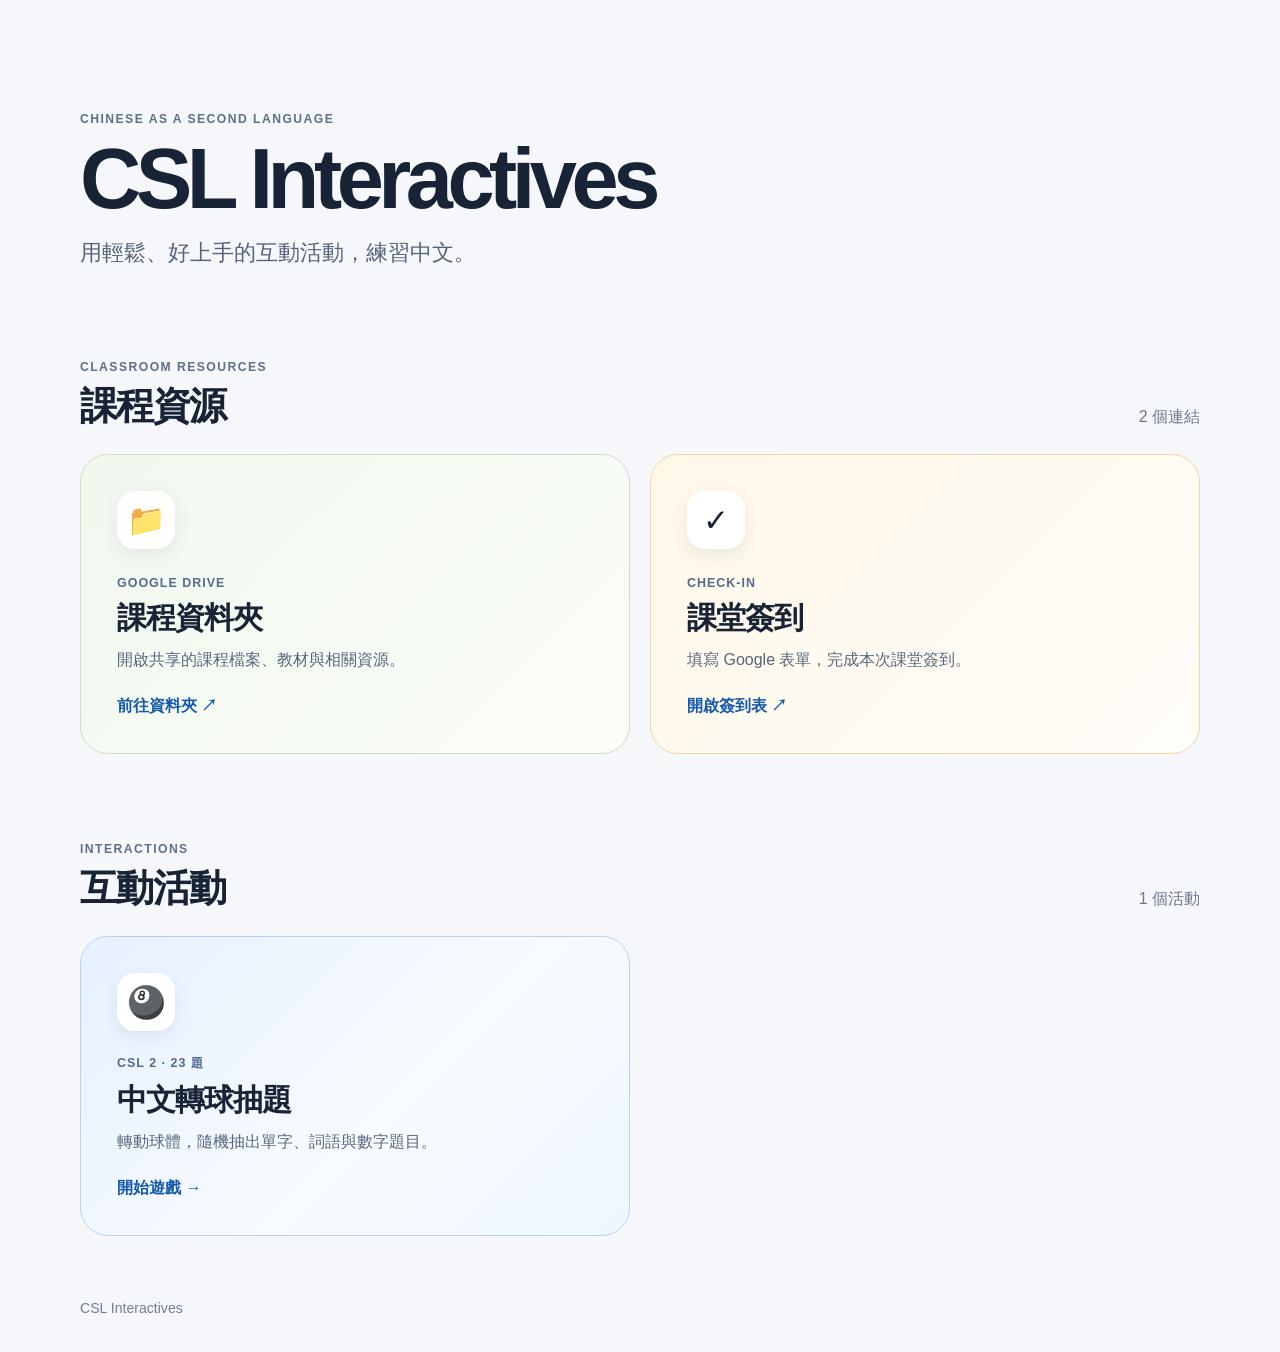
==== index.html @ f29c082b "Merge pull request #4 from wslu42/feat/resource-tiles Add classroom resource tiles" ====
<!doctype html>
<html lang="zh-Hant">
<head>
  <meta charset="utf-8">
  <meta name="viewport" content="width=device-width, initial-scale=1">
  <meta name="description" content="CSL Interactives 中文學習互動入口">
  <title>CSL Interactives｜中文學習互動</title>
  <link rel="stylesheet" href="assets/css/portal.css">
</head>
<body>
  <main class="portal-shell">
    <header class="hero">
      <p class="eyebrow">CHINESE AS A SECOND LANGUAGE</p>
      <h1>CSL Interactives</h1>
      <p class="intro">用輕鬆、好上手的互動活動，練習中文。</p>
    </header>

    <section class="activity-group resource-group" aria-labelledby="resources-heading">
      <div class="section-heading">
        <div>
          <p class="eyebrow">CLASSROOM RESOURCES</p>
          <h2 id="resources-heading">課程資源</h2>
        </div>
        <p class="activity-count">2 個連結</p>
      </div>
      <div class="tile-grid">
        <a class="activity-tile resource-tile drive-tile" href="https://drive.google.com/drive/u/3/folders/1jk0_O4Ln--5zy9XaDNxianDK09PnyJb7" target="_blank" rel="noopener noreferrer">
          <span class="tile-icon" aria-hidden="true">📁</span>
          <span class="tile-content">
            <span class="tile-meta">GOOGLE DRIVE</span>
            <span class="tile-title">課程資料夾</span>
            <span class="tile-description">開啟共享的課程檔案、教材與相關資源。</span>
          </span>
          <span class="tile-link">前往資料夾 <span aria-hidden="true">↗</span></span>
        </a>
        <a class="activity-tile resource-tile checkin-tile" href="https://forms.gle/RJcvAE1AWMESz9JS9" target="_blank" rel="noopener noreferrer">
          <span class="tile-icon" aria-hidden="true">✓</span>
          <span class="tile-content">
            <span class="tile-meta">CHECK-IN</span>
            <span class="tile-title">課堂簽到</span>
            <span class="tile-description">填寫 Google 表單，完成本次課堂簽到。</span>
          </span>
          <span class="tile-link">開啟簽到表 <span aria-hidden="true">↗</span></span>
        </a>
      </div>
    </section>

    <section class="activity-group interaction-group" aria-labelledby="interactions-heading">
      <div class="section-heading">
        <div>
          <p class="eyebrow">INTERACTIONS</p>
          <h2 id="interactions-heading">互動活動</h2>
        </div>
        <p class="activity-count">1 個活動</p>
      </div>
      <div class="tile-grid">
        <a class="activity-tile rolling-tile" href="games/csl2-rolling/">
          <span class="tile-icon" aria-hidden="true">🎱</span>
          <span class="tile-content">
            <span class="tile-meta">CSL 2 · 23 題</span>
            <span class="tile-title">中文轉球抽題</span>
            <span class="tile-description">轉動球體，隨機抽出單字、詞語與數字題目。</span>
          </span>
          <span class="tile-link">開始遊戲 <span aria-hidden="true">→</span></span>
        </a>
      </div>
    </section>
  </main>
  <footer>CSL Interactives</footer>
</body>
</html>
---- assets/css/portal.css ----
:root { color: #182336; background: #f5f7fb; font-family: -apple-system, BlinkMacSystemFont, "Segoe UI", "Noto Sans TC", Arial, sans-serif; }
* { box-sizing: border-box; }
body { margin: 0; min-width: 320px; }
.portal-shell { width: min(1120px, calc(100% - 40px)); margin: 0 auto; padding: clamp(48px, 9vw, 112px) 0 64px; }
.hero { max-width: 720px; margin-bottom: clamp(48px, 8vw, 88px); }
.eyebrow { margin: 0 0 12px; color: #5f6f87; font-size: .76rem; font-weight: 800; letter-spacing: .12em; }
h1, h2, p { margin-top: 0; }
h1 { margin-bottom: 16px; font-size: clamp(2.6rem, 7vw, 5.3rem); letter-spacing: -.065em; line-height: .96; }
h2 { margin-bottom: 0; font-size: clamp(1.7rem, 4vw, 2.4rem); letter-spacing: -.045em; }
.intro { margin-bottom: 0; color: #56647a; font-size: clamp(1.1rem, 2.3vw, 1.4rem); line-height: 1.65; }
.activity-group + .activity-group { margin-top: clamp(54px, 8vw, 88px); }
.section-heading { display: flex; align-items: end; justify-content: space-between; gap: 20px; margin-bottom: 22px; }
.section-heading .eyebrow { margin-bottom: 7px; }
.activity-count { margin-bottom: 4px; color: #6c788b; white-space: nowrap; }
.tile-grid { display: grid; grid-template-columns: repeat(2, minmax(0, 1fr)); gap: 20px; }
.activity-tile { min-height: 300px; border: 1px solid #dfe5ee; border-radius: 28px; padding: clamp(24px, 4vw, 36px); background: #fff; color: inherit; display: flex; flex-direction: column; text-decoration: none; transition: transform .2s ease, box-shadow .2s ease, border-color .2s ease; }
.rolling-tile { background: linear-gradient(135deg, #e6f0ff 0%, #f8fbff 57%, #eef6ff 100%); border-color: #b8d1f2; }
.drive-tile { background: linear-gradient(135deg, #f1f8ee, #fbfdf9); border-color: #cbe1c2; }
.checkin-tile { background: linear-gradient(135deg, #fff7e8, #fffdf9); border-color: #efd8a4; }
.activity-tile:hover { transform: translateY(-5px); box-shadow: 0 18px 42px #3d58721f; border-color: #7ea9dc; }
.activity-tile:focus-visible { outline: 4px solid #285d9d; outline-offset: 4px; }
.tile-icon { width: 58px; height: 58px; display: grid; place-items: center; border-radius: 18px; background: #fff; box-shadow: 0 6px 16px #45627a1a; font-size: 31px; }
.tile-content { display: grid; gap: 8px; margin-top: auto; }
.tile-meta { color: #526b8e; font-size: .78rem; font-weight: 800; letter-spacing: .08em; }
.tile-title { font-size: clamp(1.45rem, 3vw, 1.9rem); font-weight: 800; letter-spacing: -.035em; }
.tile-description { color: #58677c; line-height: 1.6; }
.tile-link { margin-top: 24px; color: #1459ab; font-weight: 800; }
footer { width: min(1120px, calc(100% - 40px)); margin: 0 auto; padding: 0 0 36px; color: #718096; font-size: .88rem; }
@media (max-width: 680px) { .portal-shell { width: min(100% - 32px, 1120px); } .tile-grid { grid-template-columns: 1fr; } .activity-tile { min-height: 260px; } }
@media (prefers-reduced-motion: reduce) { *, *::before, *::after { scroll-behavior: auto !important; transition-duration: .01ms !important; animation-duration: .01ms !important; } }
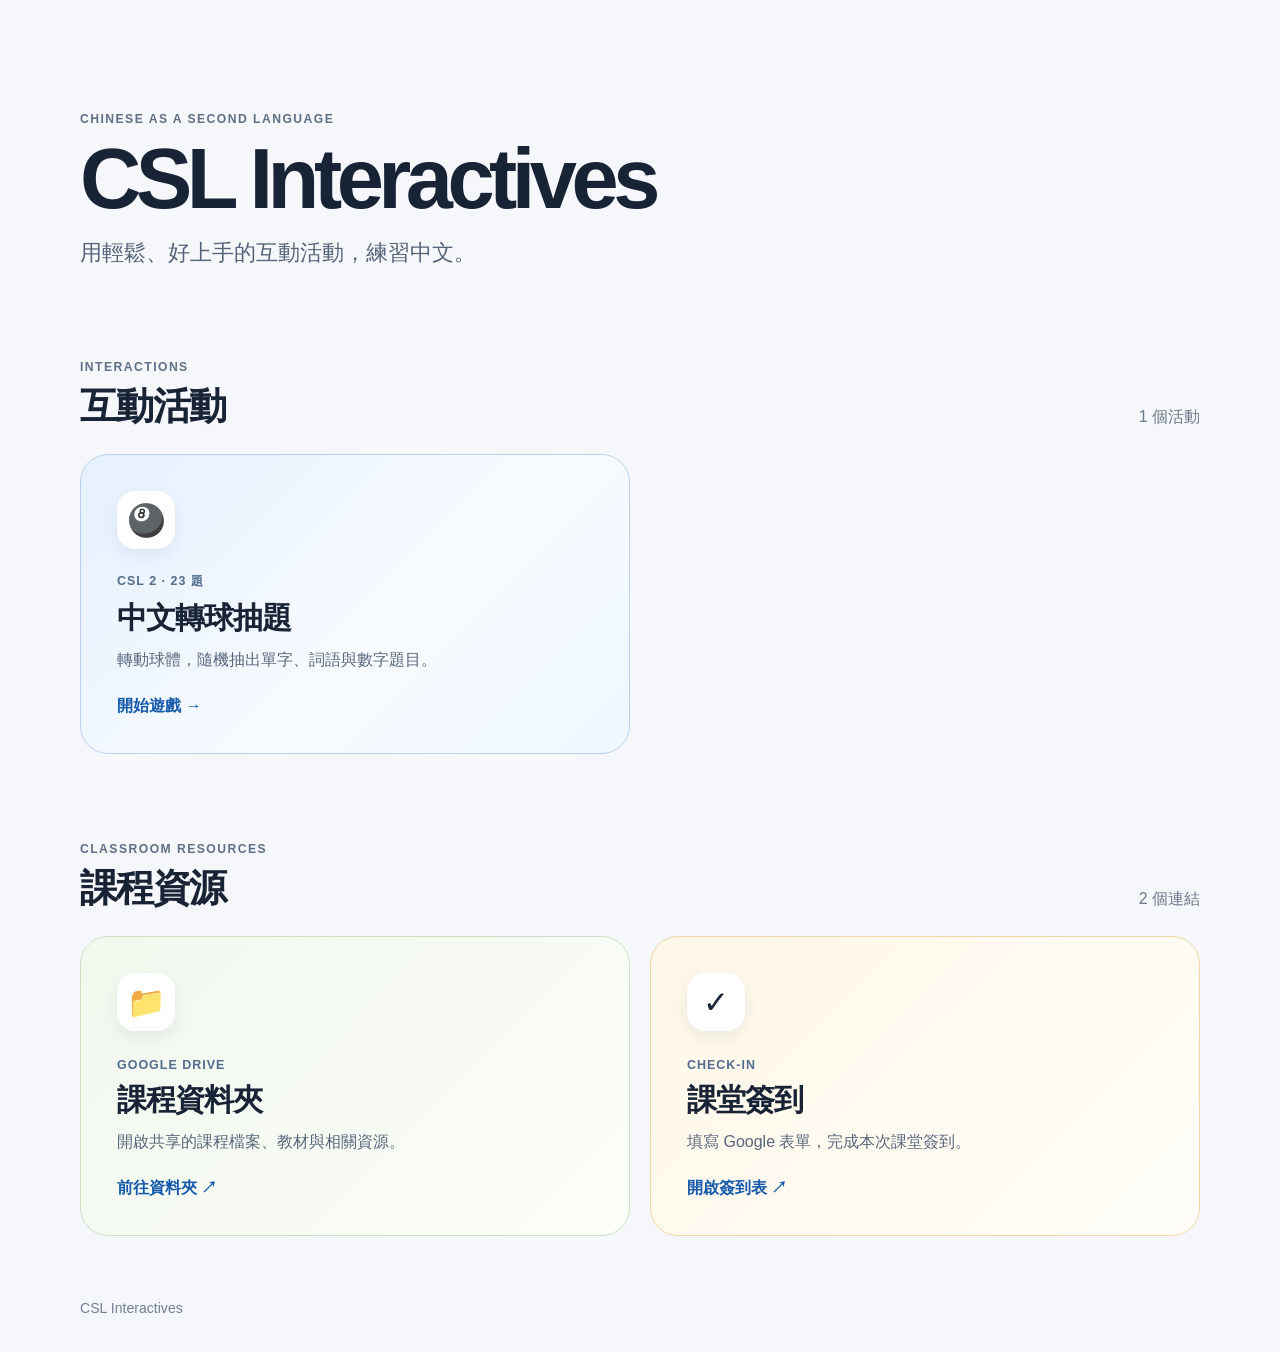
==== commit 477ab6dd: "Prioritize interactive activities" ====
--- a/index.html
+++ b/index.html
@@ -14,6 +14,27 @@
       <h1>CSL Interactives</h1>
       <p class="intro">用輕鬆、好上手的互動活動，練習中文。</p>
     </header>
+
+    <section class="activity-group interaction-group" aria-labelledby="interactions-heading">
+      <div class="section-heading">
+        <div>
+          <p class="eyebrow">INTERACTIONS</p>
+          <h2 id="interactions-heading">互動活動</h2>
+        </div>
+        <p class="activity-count">1 個活動</p>
+      </div>
+      <div class="tile-grid">
+        <a class="activity-tile rolling-tile" href="games/csl2-rolling/">
+          <span class="tile-icon" aria-hidden="true">🎱</span>
+          <span class="tile-content">
+            <span class="tile-meta">CSL 2 · 23 題</span>
+            <span class="tile-title">中文轉球抽題</span>
+            <span class="tile-description">轉動球體，隨機抽出單字、詞語與數字題目。</span>
+          </span>
+          <span class="tile-link">開始遊戲 <span aria-hidden="true">→</span></span>
+        </a>
+      </div>
+    </section>
 
     <section class="activity-group resource-group" aria-labelledby="resources-heading">
       <div class="section-heading">
@@ -44,27 +65,6 @@
         </a>
       </div>
     </section>
-
-    <section class="activity-group interaction-group" aria-labelledby="interactions-heading">
-      <div class="section-heading">
-        <div>
-          <p class="eyebrow">INTERACTIONS</p>
-          <h2 id="interactions-heading">互動活動</h2>
-        </div>
-        <p class="activity-count">1 個活動</p>
-      </div>
-      <div class="tile-grid">
-        <a class="activity-tile rolling-tile" href="games/csl2-rolling/">
-          <span class="tile-icon" aria-hidden="true">🎱</span>
-          <span class="tile-content">
-            <span class="tile-meta">CSL 2 · 23 題</span>
-            <span class="tile-title">中文轉球抽題</span>
-            <span class="tile-description">轉動球體，隨機抽出單字、詞語與數字題目。</span>
-          </span>
-          <span class="tile-link">開始遊戲 <span aria-hidden="true">→</span></span>
-        </a>
-      </div>
-    </section>
   </main>
   <footer>CSL Interactives</footer>
 </body>
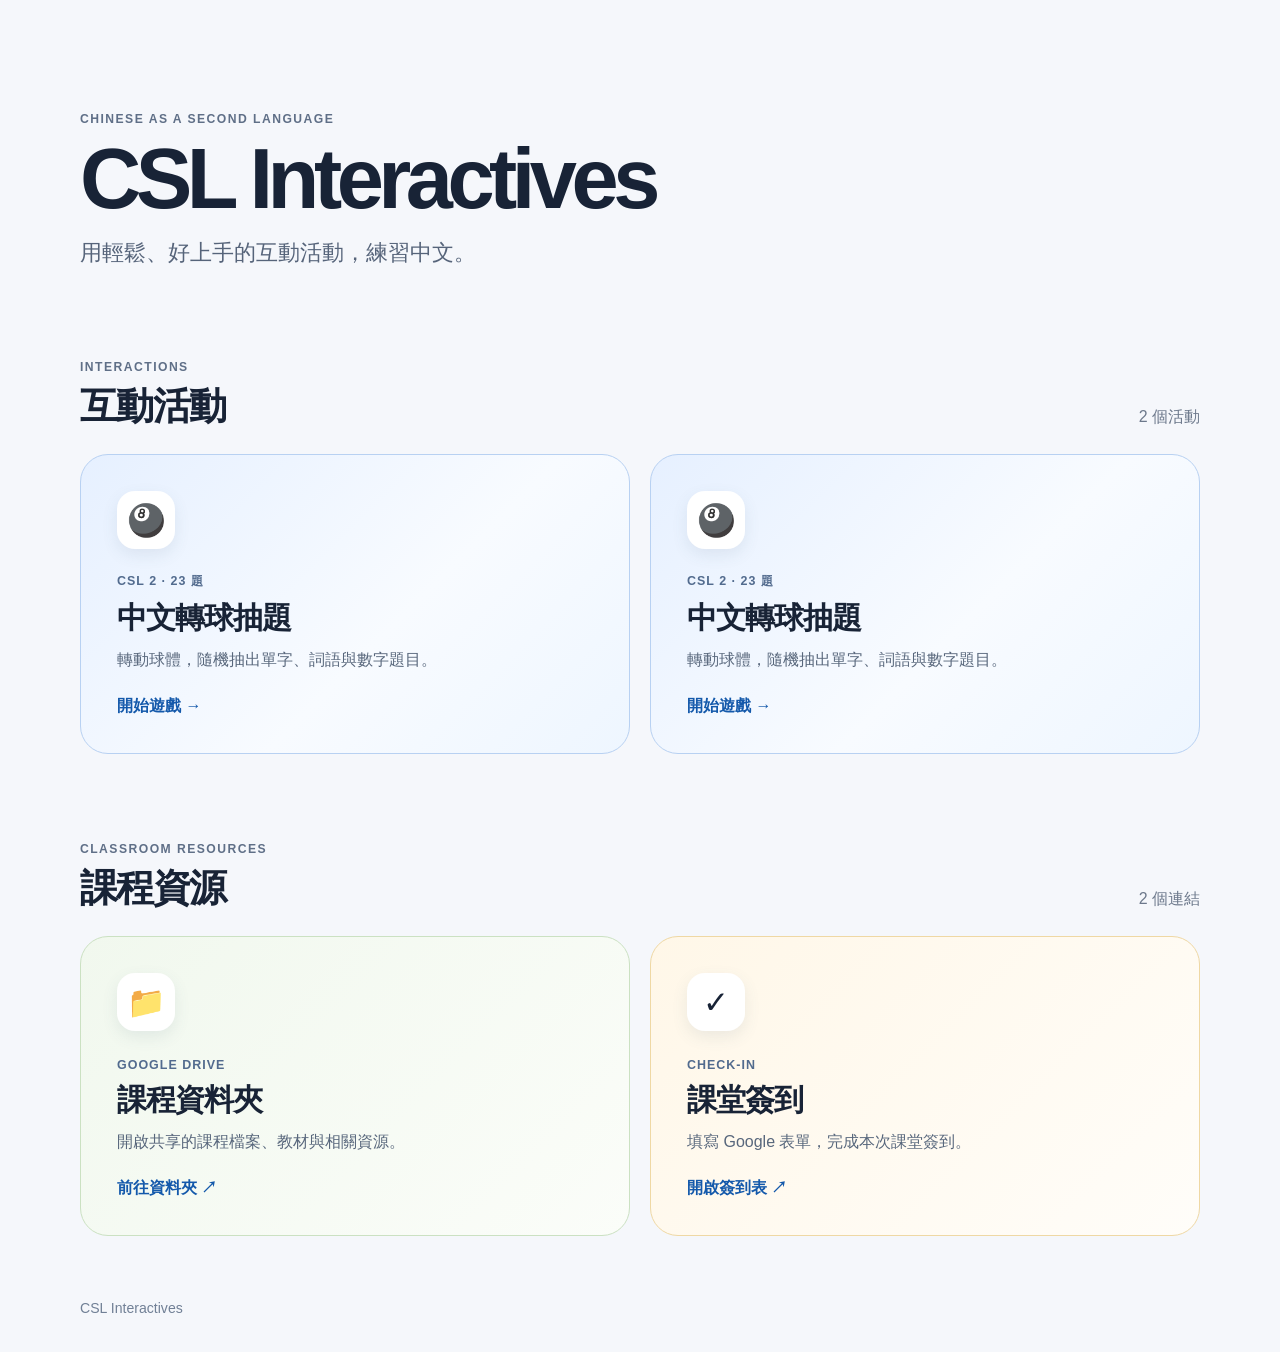
==== commit a0e88636: "add falling gift game" ====
--- a/index.html
+++ b/index.html
@@ -21,7 +21,7 @@
           <p class="eyebrow">INTERACTIONS</p>
           <h2 id="interactions-heading">互動活動</h2>
         </div>
-        <p class="activity-count">1 個活動</p>
+        <p class="activity-count">2 個活動</p>
       </div>
       <div class="tile-grid">
         <a class="activity-tile rolling-tile" href="games/csl2-rolling/">
@@ -33,6 +33,16 @@
           </span>
           <span class="tile-link">開始遊戲 <span aria-hidden="true">→</span></span>
         </a>
+        <a class="activity-tile rolling-tile" href="games/csl2-rolling/">
+          <span class="tile-icon" aria-hidden="true">🎱</span>
+          <span class="tile-content">
+            <span class="tile-meta">CSL 2 · 23 題</span>
+            <span class="tile-title">中文轉球抽題</span>
+            <span class="tile-description">轉動球體，隨機抽出單字、詞語與數字題目。</span>
+          </span>
+          <span class="tile-link">開始遊戲 <span aria-hidden="true">→</span></span>
+        </a>
+
       </div>
     </section>
 
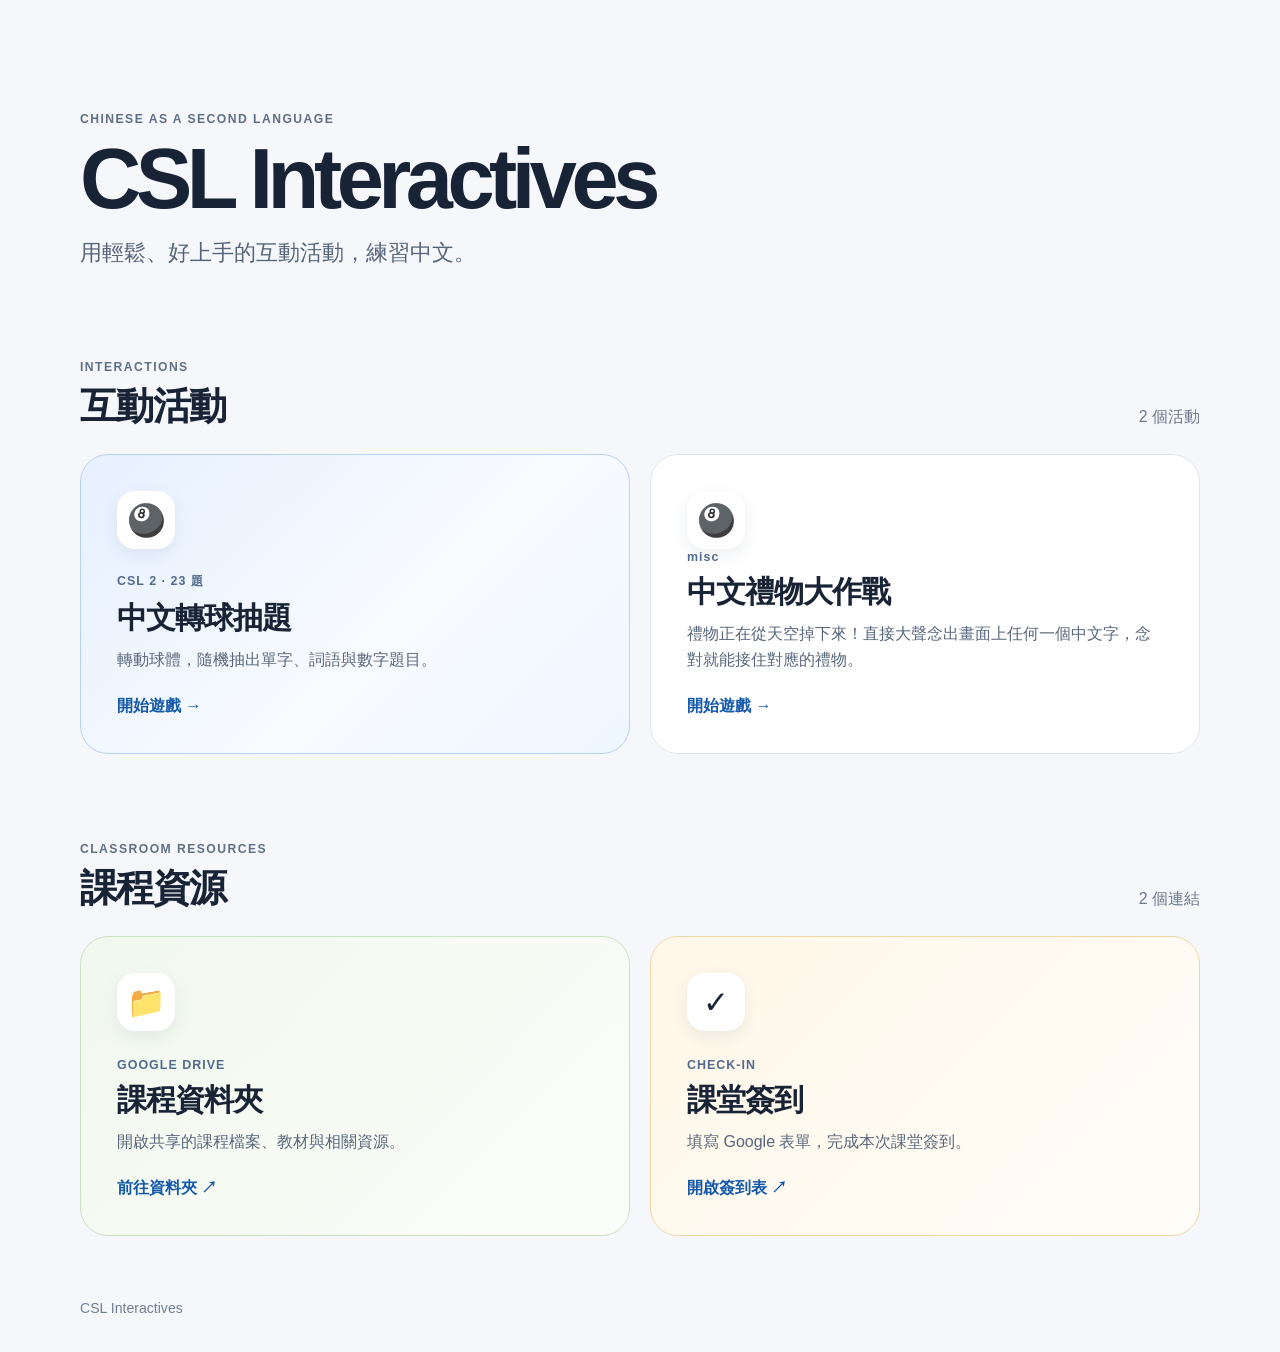
==== commit 8c2b67f2: "update frontpage loading" ====
--- a/index.html
+++ b/index.html
@@ -33,12 +33,12 @@
           </span>
           <span class="tile-link">開始遊戲 <span aria-hidden="true">→</span></span>
         </a>
-        <a class="activity-tile rolling-tile" href="games/csl2-rolling/">
+        <a class="activity-tile falling-tile" href="games/misc-falling_gifts/">
           <span class="tile-icon" aria-hidden="true">🎱</span>
           <span class="tile-content">
-            <span class="tile-meta">CSL 2 · 23 題</span>
-            <span class="tile-title">中文轉球抽題</span>
-            <span class="tile-description">轉動球體，隨機抽出單字、詞語與數字題目。</span>
+            <span class="tile-meta">misc</span>
+            <span class="tile-title">中文禮物大作戰</span>
+            <span class="tile-description">禮物正在從天空掉下來！直接大聲念出畫面上任何一個中文字，念對就能接住對應的禮物。</span>
           </span>
           <span class="tile-link">開始遊戲 <span aria-hidden="true">→</span></span>
         </a>
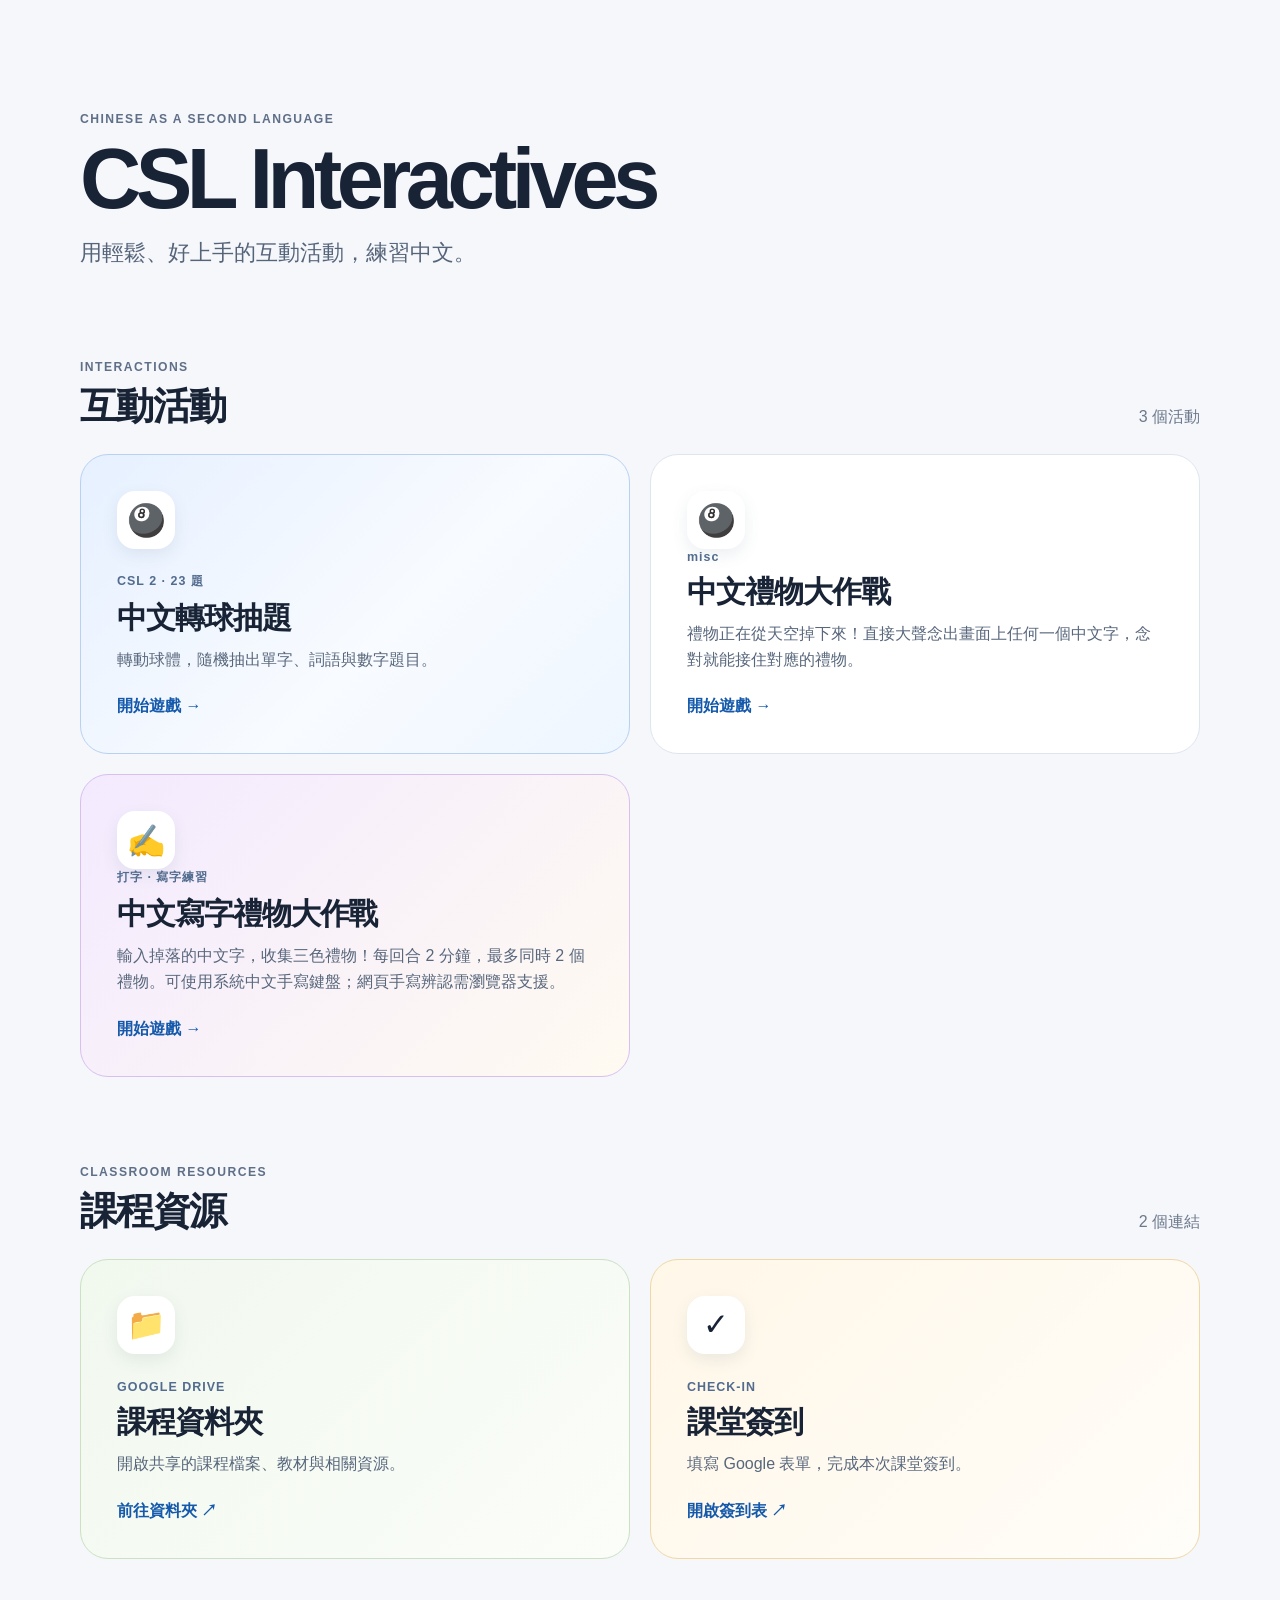
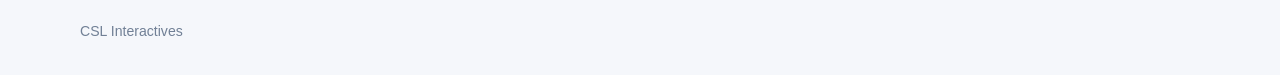
==== commit d85d9317: "Add writing gift game and portal navigation" ====
--- a/index.html
+++ b/index.html
@@ -21,7 +21,7 @@
           <p class="eyebrow">INTERACTIONS</p>
           <h2 id="interactions-heading">互動活動</h2>
         </div>
-        <p class="activity-count">2 個活動</p>
+        <p class="activity-count">3 個活動</p>
       </div>
       <div class="tile-grid">
         <a class="activity-tile rolling-tile" href="games/csl2-rolling/">
@@ -39,6 +39,16 @@
             <span class="tile-meta">misc</span>
             <span class="tile-title">中文禮物大作戰</span>
             <span class="tile-description">禮物正在從天空掉下來！直接大聲念出畫面上任何一個中文字，念對就能接住對應的禮物。</span>
+          </span>
+          <span class="tile-link">開始遊戲 <span aria-hidden="true">→</span></span>
+        </a>
+
+        <a class="activity-tile writing-tile" href="games/misc-writing-gifts/">
+          <span class="tile-icon" aria-hidden="true">✍️</span>
+          <span class="tile-content">
+            <span class="tile-meta">打字 · 寫字練習</span>
+            <span class="tile-title">中文寫字禮物大作戰</span>
+            <span class="tile-description">輸入掉落的中文字，收集三色禮物！每回合 2 分鐘，最多同時 2 個禮物。可使用系統中文手寫鍵盤；網頁手寫辨認需瀏覽器支援。</span>
           </span>
           <span class="tile-link">開始遊戲 <span aria-hidden="true">→</span></span>
         </a>
--- a/assets/css/portal.css
+++ b/assets/css/portal.css
@@ -15,6 +15,7 @@
 .tile-grid { display: grid; grid-template-columns: repeat(2, minmax(0, 1fr)); gap: 20px; }
 .activity-tile { min-height: 300px; border: 1px solid #dfe5ee; border-radius: 28px; padding: clamp(24px, 4vw, 36px); background: #fff; color: inherit; display: flex; flex-direction: column; text-decoration: none; transition: transform .2s ease, box-shadow .2s ease, border-color .2s ease; }
 .rolling-tile { background: linear-gradient(135deg, #e6f0ff 0%, #f8fbff 57%, #eef6ff 100%); border-color: #b8d1f2; }
+.writing-tile { background: linear-gradient(135deg, #f3eaff, #fffaf1); border-color: #d9bff0; }
 .drive-tile { background: linear-gradient(135deg, #f1f8ee, #fbfdf9); border-color: #cbe1c2; }
 .checkin-tile { background: linear-gradient(135deg, #fff7e8, #fffdf9); border-color: #efd8a4; }
 .activity-tile:hover { transform: translateY(-5px); box-shadow: 0 18px 42px #3d58721f; border-color: #7ea9dc; }
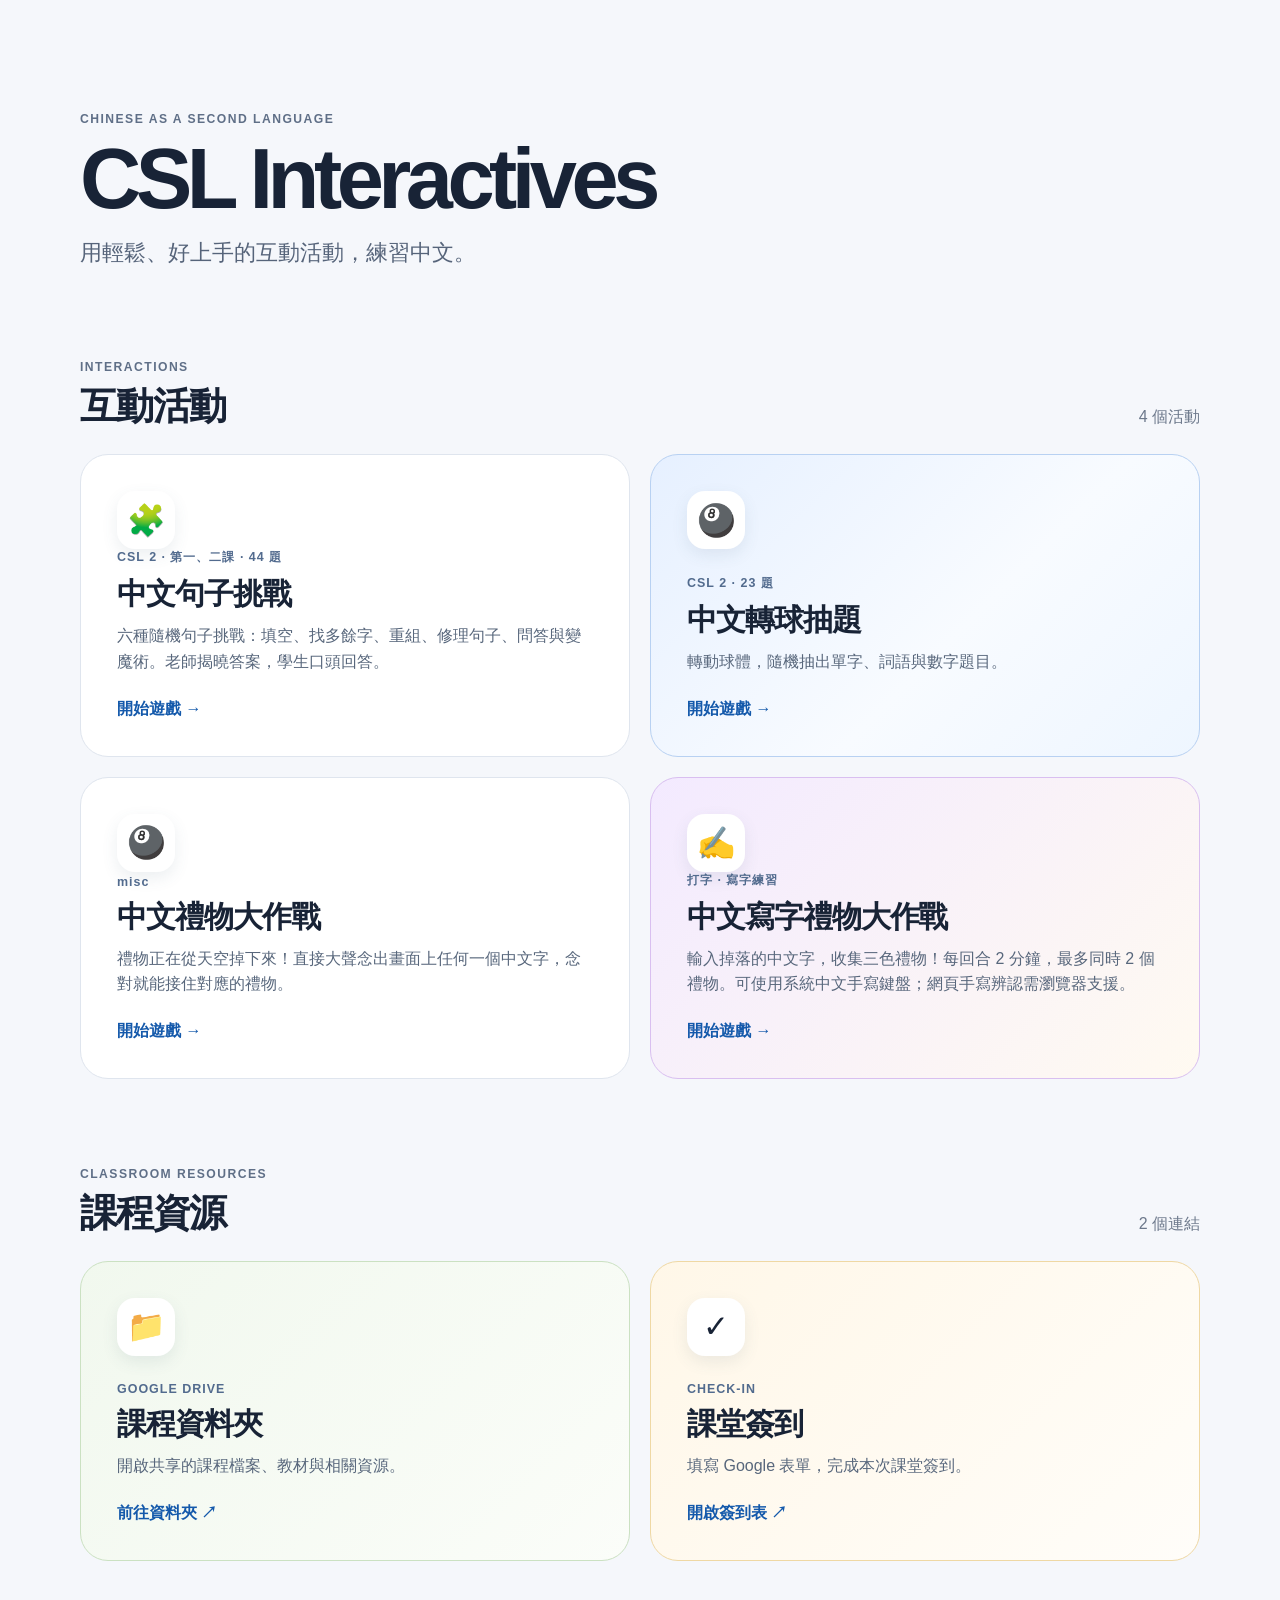
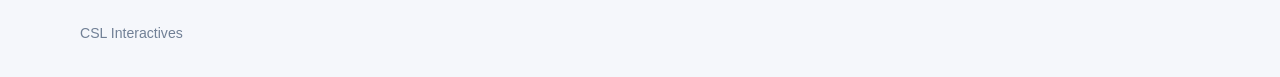
==== commit a5aaba06: "Add sentence challenge to portal" ====
--- a/index.html
+++ b/index.html
@@ -21,9 +21,18 @@
           <p class="eyebrow">INTERACTIONS</p>
           <h2 id="interactions-heading">互動活動</h2>
         </div>
-        <p class="activity-count">3 個活動</p>
+        <p class="activity-count">4 個活動</p>
       </div>
       <div class="tile-grid">
+        <a class="activity-tile sentence-tile" href="games/csl2-sentence-challenge/">
+          <span class="tile-icon" aria-hidden="true">🧩</span>
+          <span class="tile-content">
+            <span class="tile-meta">CSL 2 · 第一、二課 · 44 題</span>
+            <span class="tile-title">中文句子挑戰</span>
+            <span class="tile-description">六種隨機句子挑戰：填空、找多餘字、重組、修理句子、問答與變魔術。老師揭曉答案，學生口頭回答。</span>
+          </span>
+          <span class="tile-link">開始遊戲 <span aria-hidden="true">→</span></span>
+        </a>
         <a class="activity-tile rolling-tile" href="games/csl2-rolling/">
           <span class="tile-icon" aria-hidden="true">🎱</span>
           <span class="tile-content">
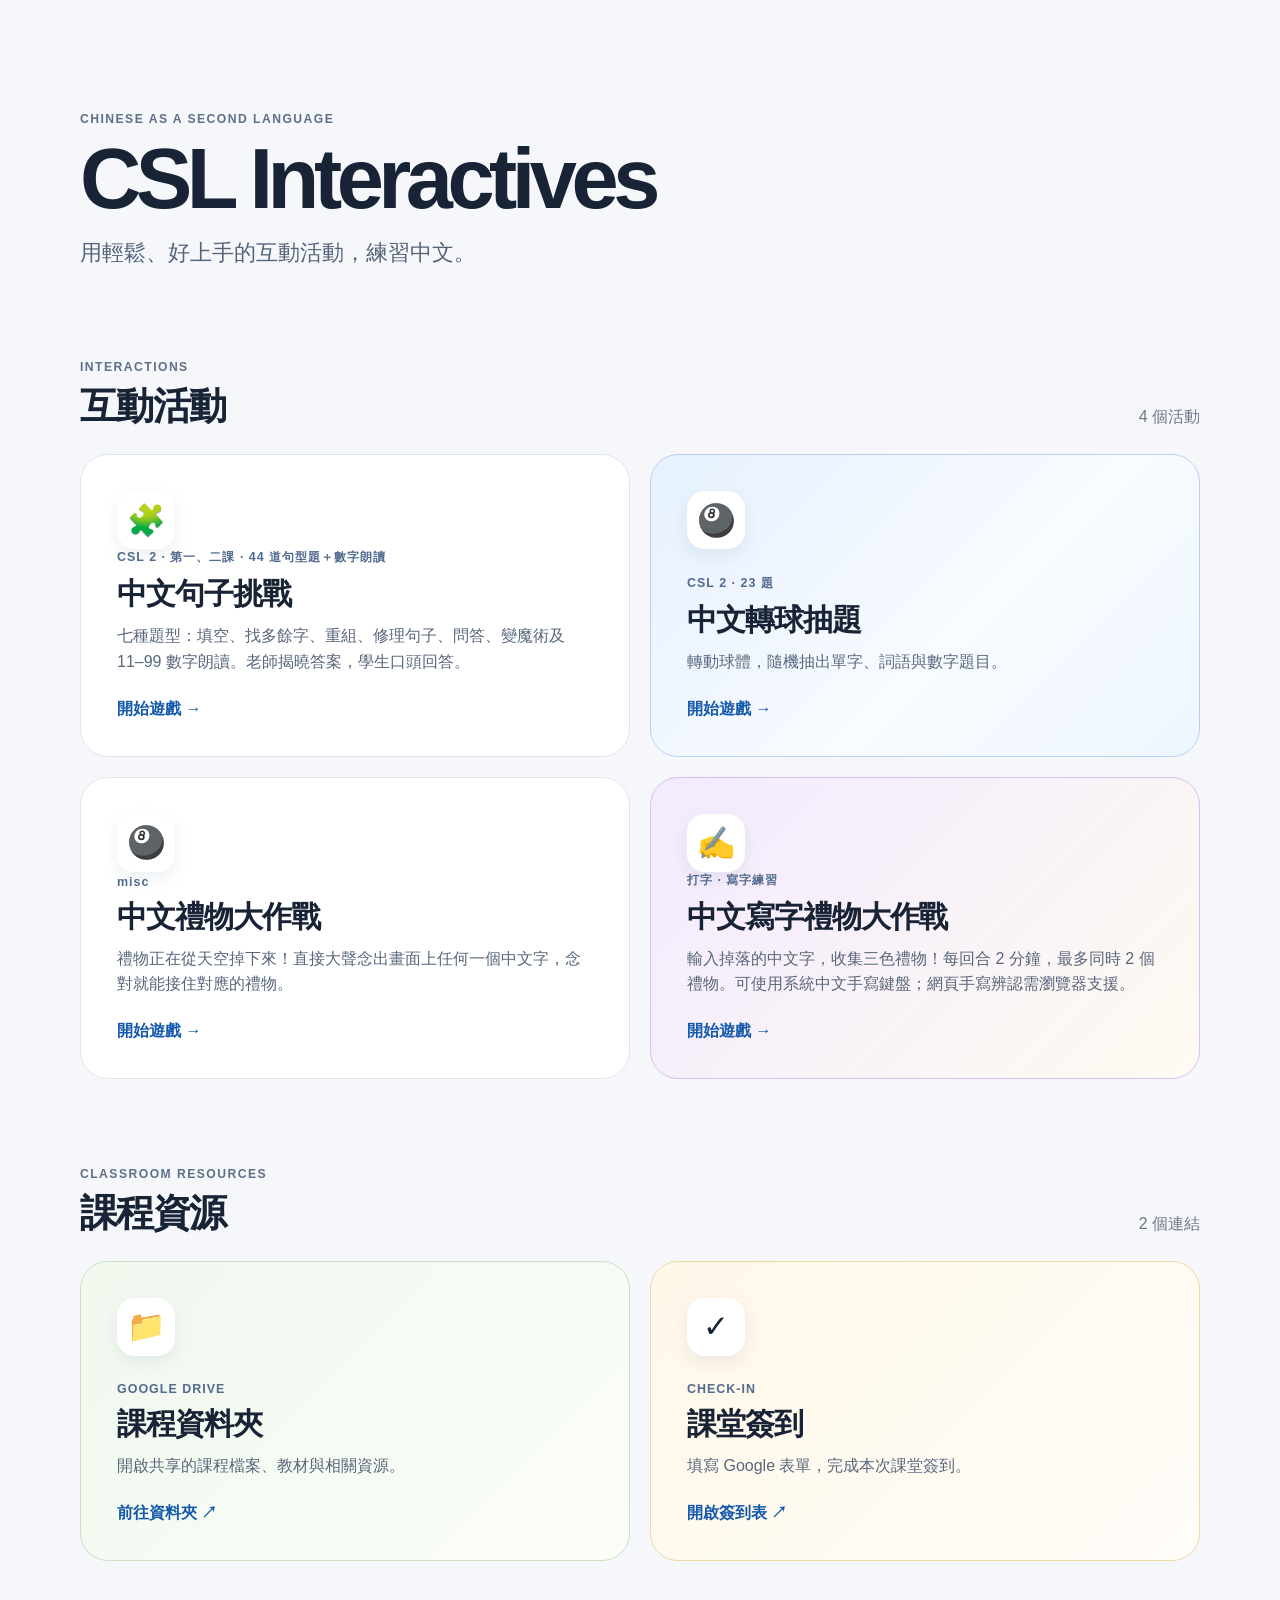
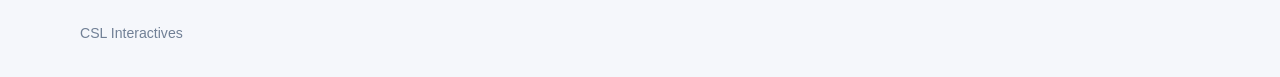
==== commit 14d9301a: "Update sentence challenge portal description" ====
--- a/index.html
+++ b/index.html
@@ -27,9 +27,9 @@
         <a class="activity-tile sentence-tile" href="games/csl2-sentence-challenge/">
           <span class="tile-icon" aria-hidden="true">🧩</span>
           <span class="tile-content">
-            <span class="tile-meta">CSL 2 · 第一、二課 · 44 題</span>
+            <span class="tile-meta">CSL 2 · 第一、二課 · 44 道句型題＋數字朗讀</span>
             <span class="tile-title">中文句子挑戰</span>
-            <span class="tile-description">六種隨機句子挑戰：填空、找多餘字、重組、修理句子、問答與變魔術。老師揭曉答案，學生口頭回答。</span>
+            <span class="tile-description">七種題型：填空、找多餘字、重組、修理句子、問答、變魔術及 11–99 數字朗讀。老師揭曉答案，學生口頭回答。</span>
           </span>
           <span class="tile-link">開始遊戲 <span aria-hidden="true">→</span></span>
         </a>
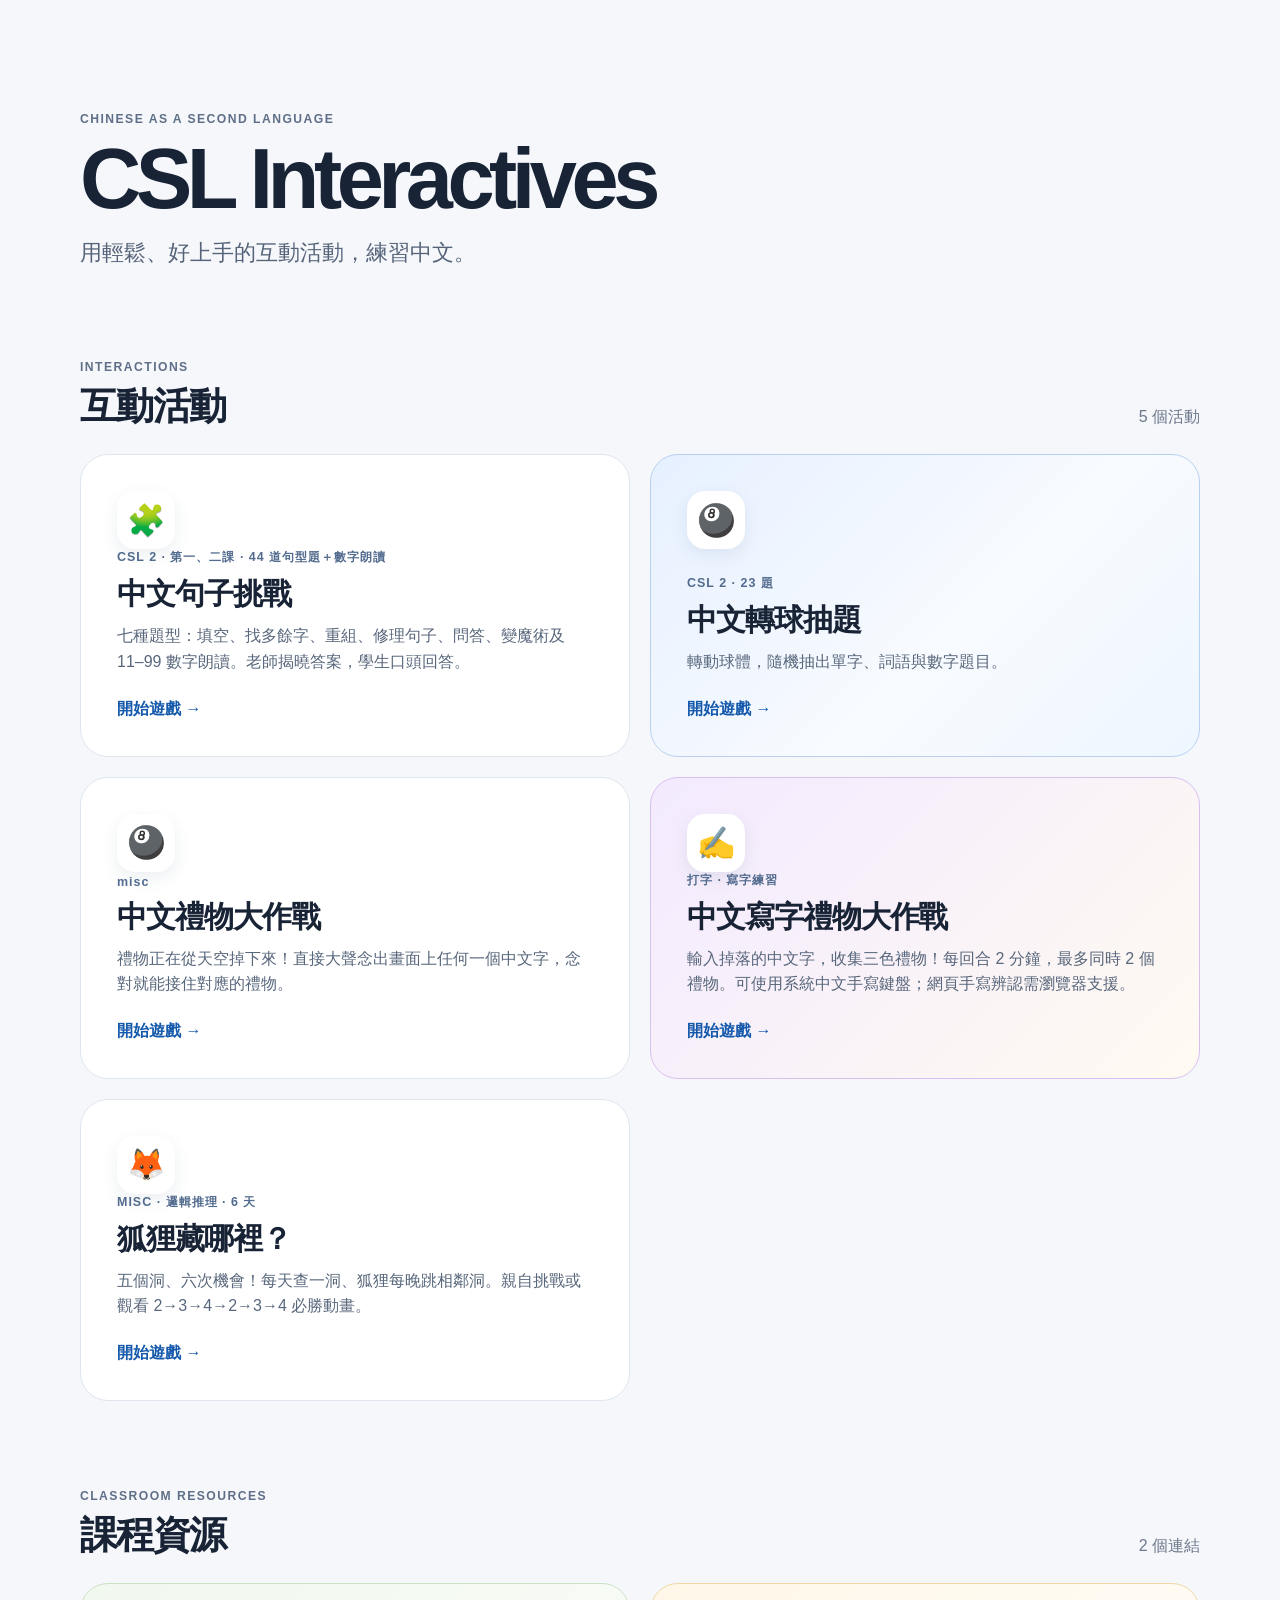
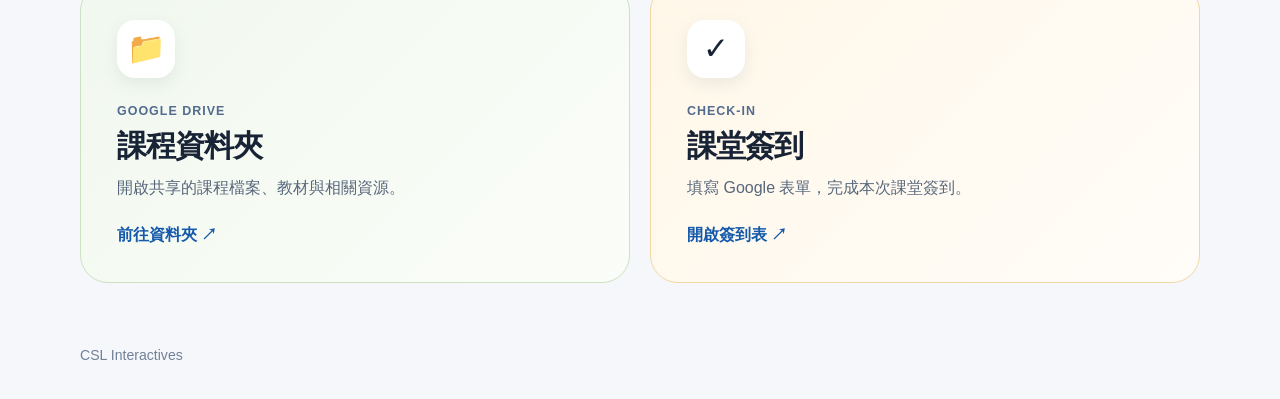
==== commit 12a09ca3: "Link fox-hole game from activity portal" ====
--- a/index.html
+++ b/index.html
@@ -21,7 +21,7 @@
           <p class="eyebrow">INTERACTIONS</p>
           <h2 id="interactions-heading">互動活動</h2>
         </div>
-        <p class="activity-count">4 個活動</p>
+        <p class="activity-count">5 個活動</p>
       </div>
       <div class="tile-grid">
         <a class="activity-tile sentence-tile" href="games/csl2-sentence-challenge/">
@@ -62,6 +62,16 @@
           <span class="tile-link">開始遊戲 <span aria-hidden="true">→</span></span>
         </a>
 
+        <a class="activity-tile" href="games/misc-fox-hunt/">
+          <span class="tile-icon" aria-hidden="true">🦊</span>
+          <span class="tile-content">
+            <span class="tile-meta">MISC · 邏輯推理 · 6 天</span>
+            <span class="tile-title">狐狸藏哪裡？</span>
+            <span class="tile-description">五個洞、六次機會！每天查一洞、狐狸每晚跳相鄰洞。親自挑戰或觀看 2→3→4→2→3→4 必勝動畫。</span>
+          </span>
+          <span class="tile-link">開始遊戲 <span aria-hidden="true">→</span></span>
+        </a>
+
       </div>
     </section>
 
